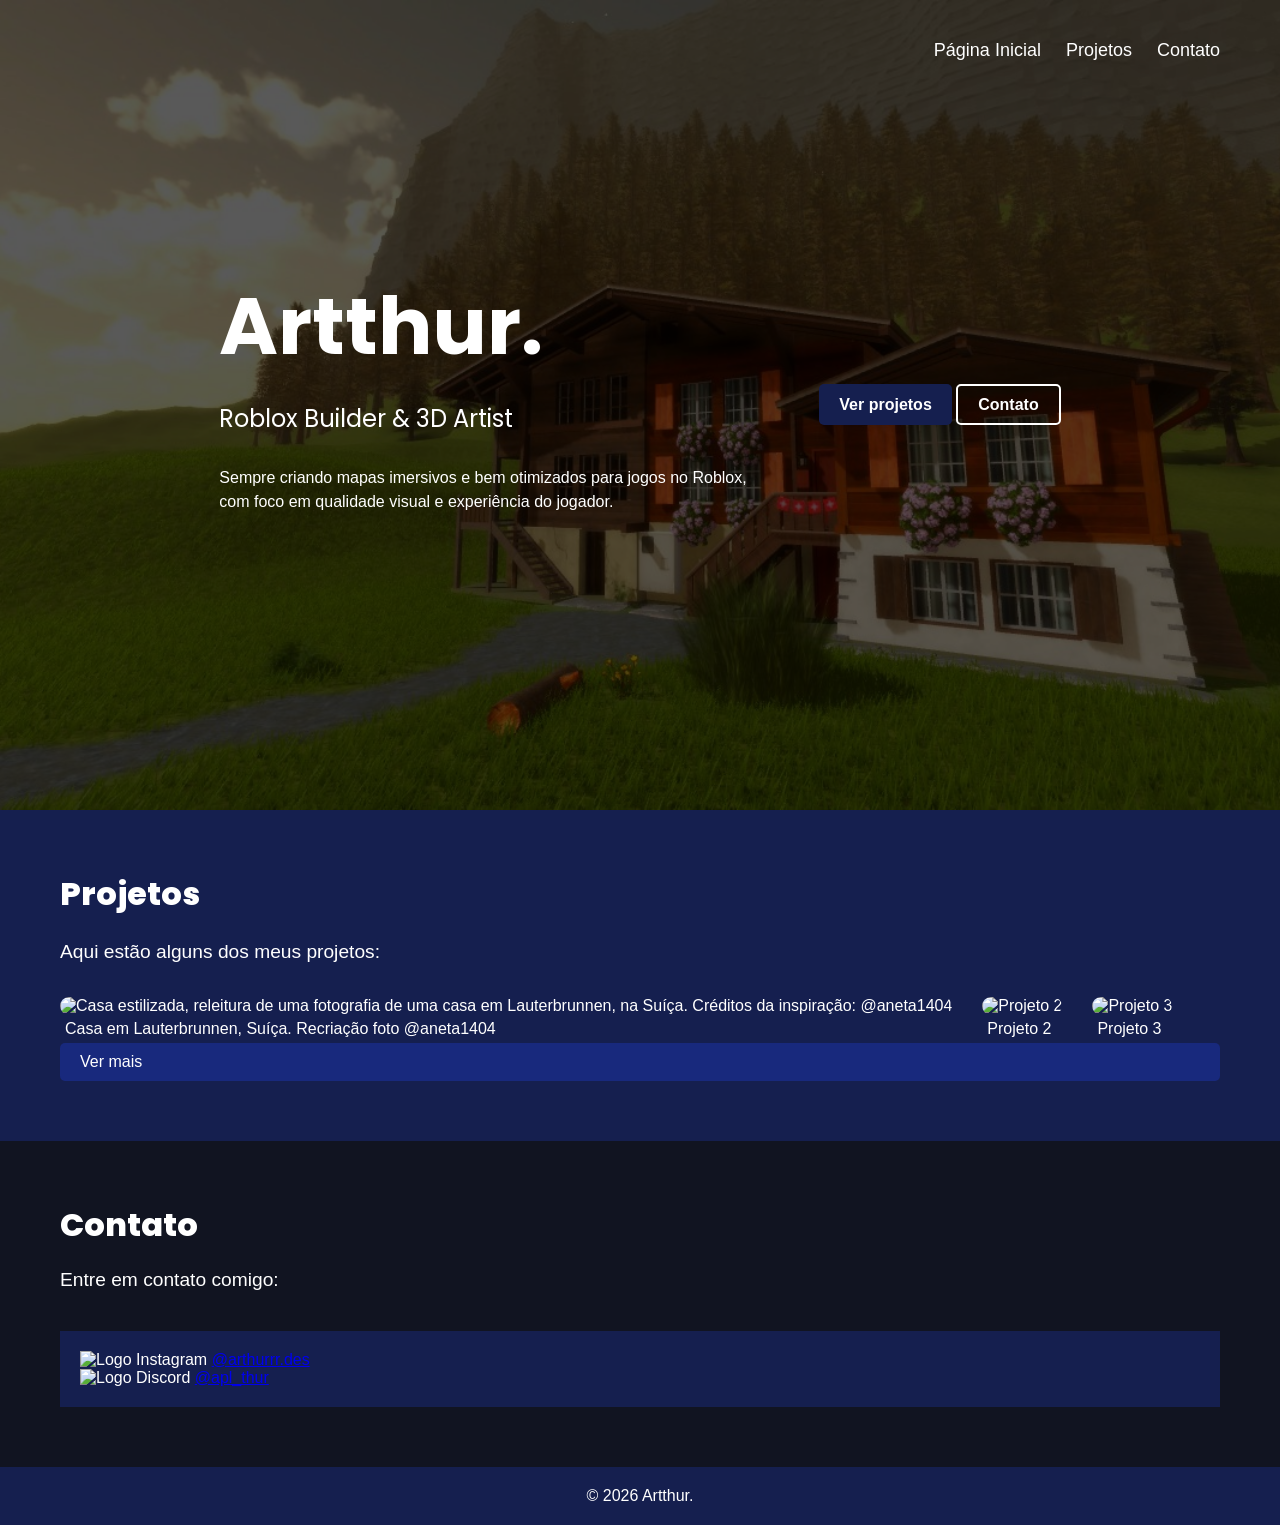
==== index.html @ 6bffd26b "Atualização geral" ====
<!doctype html>
<html lang="pt-BR">

    <head>
        <meta name="viewport" content="width=device-width, initial-scale=1.0">
        <meta charset="UTF-8">
        <title>Artthur | BlackForge Studio</title>
        <link rel="stylesheet" href="CSSs/base-site.css">
        <link rel="stylesheet" href="CSSs/homepg-arthur.css">
        <link href="https://fonts.googleapis.com/css2?family=Poppins:wght@300;400;600&display=swap" rel="stylesheet">
    </head>
    
    <body>
        <header>
            <nav>
                <a href="#home">Página Inicial</a>
                <a href="projectspg-arthur.html">Projetos</a>
                <a href="#contact">Contato</a>
            </nav>
        </header>
        
        <main>
            
            <section id="home" class="hero">

                <div class="hero-overlay"></div>

                <div class="hero-content">
                    <div class="hero-text"></div>
                        <h1>Artthur.</h1>
                        <h3>Roblox Builder & 3D Artist</h3>

                    <p>Sempre criando mapas imersivos e bem otimizados para jogos no Roblox, com foco em qualidade visual e experiência do jogador.</p>
                    </div>

                    <div class="hero-buttons">
                        <a href="#projects" class="btn">Ver projetos</a>
                        <a href="#contact" class="btn-secondary">Contato</a>
                    </div>
                </div>

            </section>

            <section id="projects" class="projects">
                <div class="projects-text">
                    <h2>Projetos</h2>
                    <p>Aqui estão alguns dos meus projetos:</p>
                </div>

                <div class="project-blocks">
                    <div class="project-item">
                        <figure>
                            <img src="https://media-cdn.tripadvisor.com/media/photo-s/19/df/fa/05/quem-queria-morar-nessas.jpg" alt="Casa estilizada, releitura de uma fotografia de uma casa em Lauterbrunnen, na Suíça. Créditos da inspiração: @aneta1404">
                            <figcaption>Casa em Lauterbrunnen, Suíça. Recriação foto @aneta1404</figcaption>
                        </figure>
                    </div>

                    <div class="project-item">
                        <figure>
                            <img src="#project2" alt="Projeto 2">
                            <figcaption>Projeto 2</figcaption>
                        </figure>
                    </div>

                    <div class="project-item">
                        <figure>
                            <img src="#project3" alt="Projeto 3">
                            <figcaption>Projeto 3</figcaption>
                        </figure>
                    </div>

                </div>

                <div class="see-more-btn">
                    <a href="projectspg-arthur.html" class="text-btn-see-more">Ver mais</a>
                </div>
            </section>

            <section id="contact" class="contact">

                <div class="contact-content">
                    <div class="contact-text">
                        <h2>Contato</h2>
                        <p>Entre em contato comigo:</p>
                    </div>

                    <div class="contact-buttons">
                        <div class="contact-block">
                            <img src="https://images.vexels.com/media/users/3/137198/isolated/preview/07f0d7b69ef071571e4ada2f4d6a053a-icone-do-instagram-colorido.png" alt="Logo Instagram">
                            <a href="https://www.instagram.com/artthur.des" class="ctt-btn1">@arthurrr.des</a>
                        </div>

                        <div class="contact-block">
                            <img src="https://static.vecteezy.com/system/resources/thumbnails/018/930/718/small_2x/discord-logo-discord-icon-transparent-free-png.png" alt="Logo Discord">
                            <a href="https://www.discord.com" class="ctt-btn2">@apl_thur</a>
                        </div>
                    </div>
                </div>
                
            </section>
        </main>

        <footer>
            <p>© 2026 Artthur.</p>
        </footer>
    </body>
    
</html>
---- CSSs/base-site.css ----
* {
    margin: 0;
    padding: 0;
    box-sizing: border-box;
}

html {
    scroll-behavior: smooth;
}

body {
    font-family: 'Arial', sans-serif;
    background-color: #151f4f;
}

header {
    position: absolute;
    width: 100%;
    padding: 40px 60px;
    z-index: 10;
}

nav {
    display: flex;
    justify-content: flex-end;
    gap: 25px;
}

nav a {
    text-decoration: none;
    color: white;
    font-size: 18px;

    position: relative;
    transition: 0.3s;
}

nav a::after {
    content: "";
    position: absolute;
    left: 0;
    bottom: -5px;

    width: 0%;
    height: 2px;
    background-color: white;
    transition: 0.3s;
}

nav a:hover::after {
    width: 100%;
}
---- CSSs/homepg-arthur.css ----
.hero {
    height: 90vh;

    background-image: url('../Images/imagem-casa-lauterbrunnen.jpg');
    background-size: cover;
    background-position: center;
    background-repeat: no-repeat;

    position: relative;
    justify-content: center;
    display: flex;
    align-items: center;
}

.hero-overlay {
    position: absolute;
    top: 0;
    left: 0;
    width: 100%;
    height: 100%;
    background-color: rgba(0, 0, 0, 0.65);
}

.hero-content {
    position: relative;
    color: white;
    max-width: 600px;
    padding: 20px;
}

.hero-content h1 {
    font-family: 'Poppins', sans-serif;
    font-size: 5rem;
    margin-bottom: 15px;
    font-weight: bold;
}

.hero-content h3 {
    font-family: 'Poppins', sans-serif;
    font-size: 1.5rem;
    margin-bottom: 30px;
    font-weight: normal;
}

.hero-content p {
    font-size: 1rem;
    margin-bottom: 30px;
    line-height: 1.5;
}

.hero-buttons {
    position: relative;
    gap: 20px;
    justify-content: center;
    z-index: 5;
    padding: 20px;
    transition: 0,3s;
}


.btn {
    padding: 12px 20px;
    background-color: #151F4F;
    color: white;
    text-decoration: none;
    border-radius: 5px;
    font-weight: bold;
}

.btn:hover {
    background-color: #18297D;
}

.btn-secondary {
    padding: 10px 20px;
    color: white;
    background-color: transparent;
    text-decoration: none;
    border: 2px solid white;
    border-radius: 5px;
    font-weight: bold;
}

.btn-secondary:hover {
    background-color: white;
    color: black;
}

.projects {
    padding: 60px 60px;
    color: white;
}

.projects-text h2 {
    font-family: 'Poppins', sans-serif;
    font-size: 2rem;
    margin-bottom: 20px;
    font-weight: 800;
}

.projects-text p {
    font-size: 1.2rem;
    margin-bottom: 30px;
    line-height: 1.5;
}

.project-blocks {
    display: flex;
    gap: 30px;
}

.project-item img {
    height: auto;
    border-radius: 1rem;
}

.project-item figcaption {
    font-size: 1rem;
    padding: 5px;
}

.see-more-btn {
    background-color: #18297D;
    border-radius: 5px;
    padding: 10px 20px;
}

.see-more-btn a {
    color: white;
    text-decoration: none;
}

.contact {
    background-color: #111421;
    padding: 60px;
    color: white;
}

.contact-text h2 {
    font-family: 'Poppins', sans-serif;
    font-size: 2rem;
    margin-bottom: 20px;
    font-weight: 800;
}

.contact-text p {
    font-size: 1.2rem;
    margin-bottom: 40px;
}

.contact-buttons {
    background-color: #151F4F;
    gap: 20px;
    justify-content: center;
    padding: 20px;
}

.contanct-block img {
    max-width: 50px;
}

footer {
    text-align: center;
    padding: 20px;
    background-color: #151F4F;
    color: white;
}
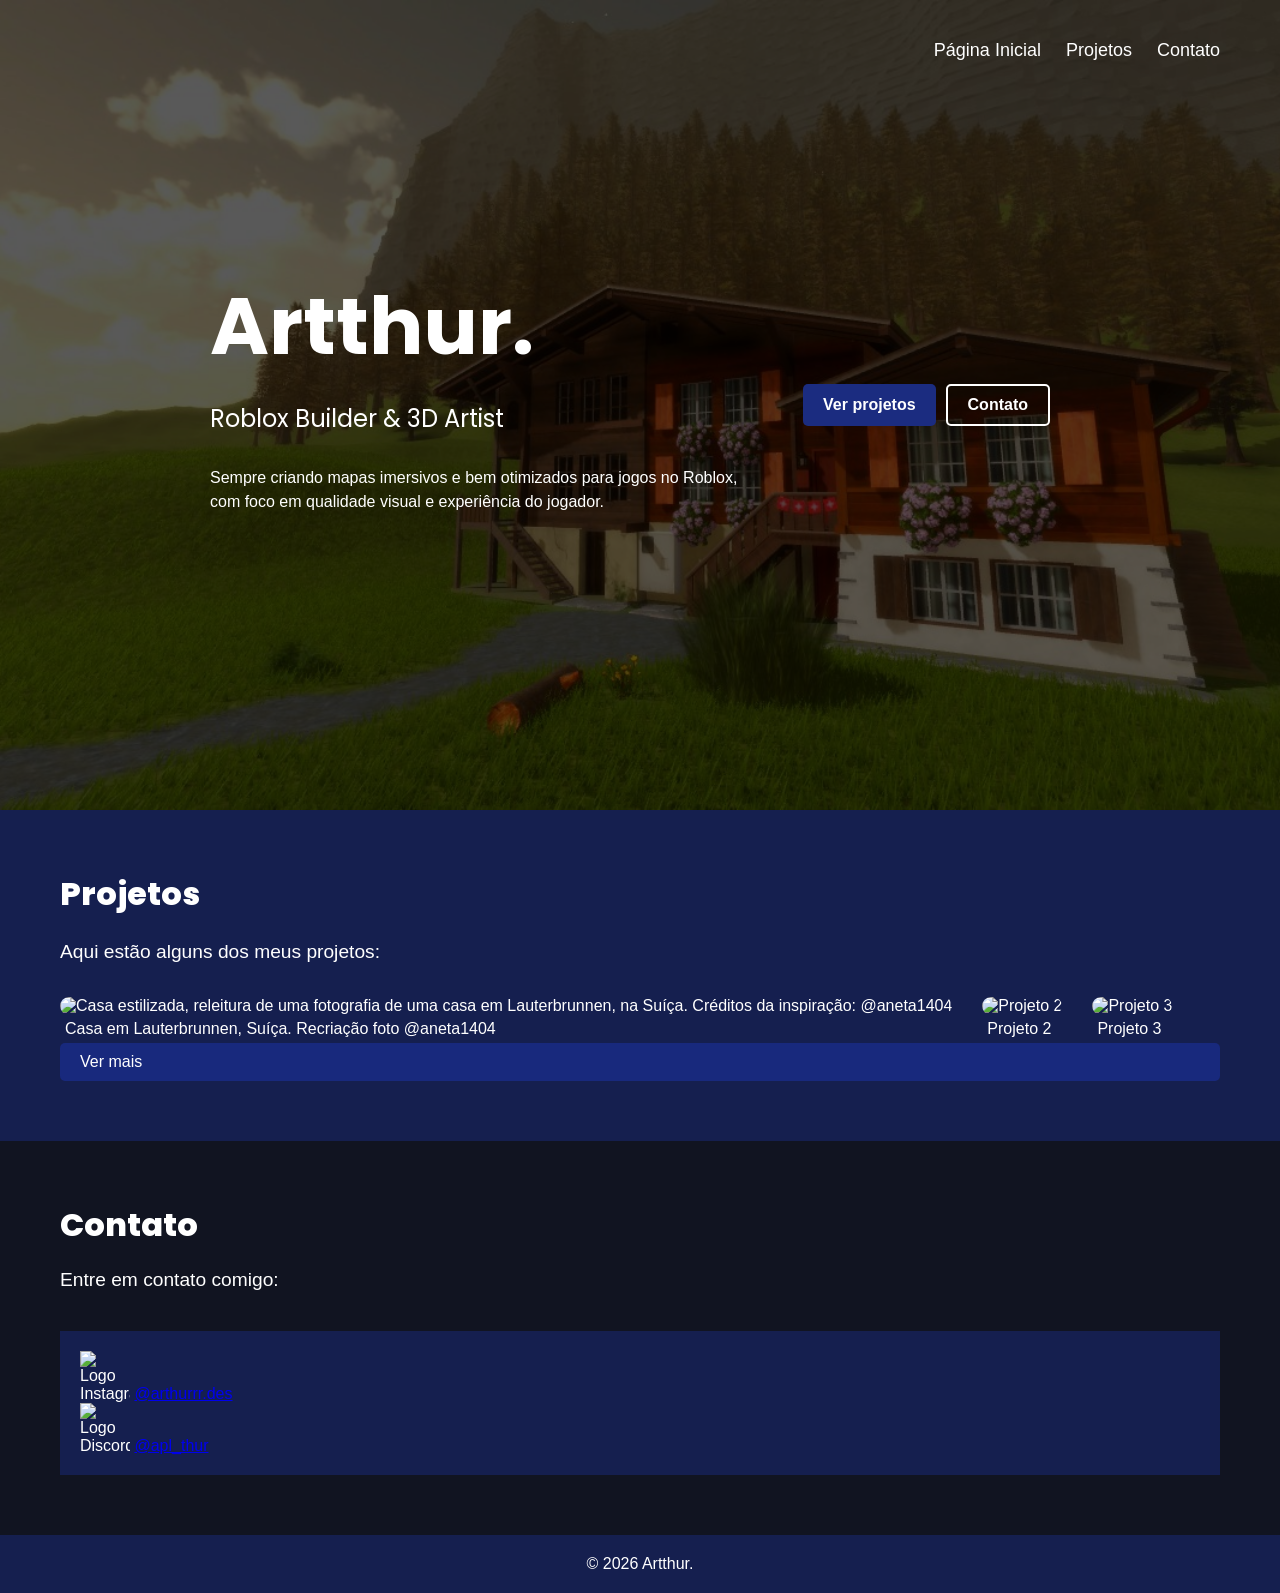
==== commit 75ce4dce: "Correção do layout do hero, agora funcionando perfeitamente" ====
--- a/index.html
+++ b/index.html
@@ -26,11 +26,10 @@
                 <div class="hero-overlay"></div>
 
                 <div class="hero-content">
-                    <div class="hero-text"></div>
+                    <div class="hero-text">
                         <h1>Artthur.</h1>
                         <h3>Roblox Builder & 3D Artist</h3>
-
-                    <p>Sempre criando mapas imersivos e bem otimizados para jogos no Roblox, com foco em qualidade visual e experiência do jogador.</p>
+                        <p>Sempre criando mapas imersivos e bem otimizados para jogos no Roblox, com foco em qualidade visual e experiência do jogador.</p>
                     </div>
 
                     <div class="hero-buttons">
--- a/CSSs/homepg-arthur.css
+++ b/CSSs/homepg-arthur.css
@@ -24,8 +24,11 @@
 .hero-content {
     position: relative;
     color: white;
-    max-width: 600px;
+    max-width: 900px;
     padding: 20px;
+    display: flex;
+    align-items: center;
+    gap: 40px;
 }
 
 .hero-content h1 {
@@ -50,17 +53,20 @@
 
 .hero-buttons {
     position: relative;
-    gap: 20px;
+    display: flex;
+    gap: 10px;
     justify-content: center;
+    align-items: center;
+    flex-shrink: 0;
     z-index: 5;
     padding: 20px;
-    transition: 0,3s;
+    transition: 0.3s;
 }
 
 
 .btn {
     padding: 12px 20px;
-    background-color: #151F4F;
+    background-color: #1b2c80;
     color: white;
     text-decoration: none;
     border-radius: 5px;
@@ -68,7 +74,7 @@
 }
 
 .btn:hover {
-    background-color: #18297D;
+    background-color: #2a41b3;
 }
 
 .btn-secondary {
@@ -155,7 +161,7 @@
     padding: 20px;
 }
 
-.contanct-block img {
+.contact-block img {
     max-width: 50px;
 }
 
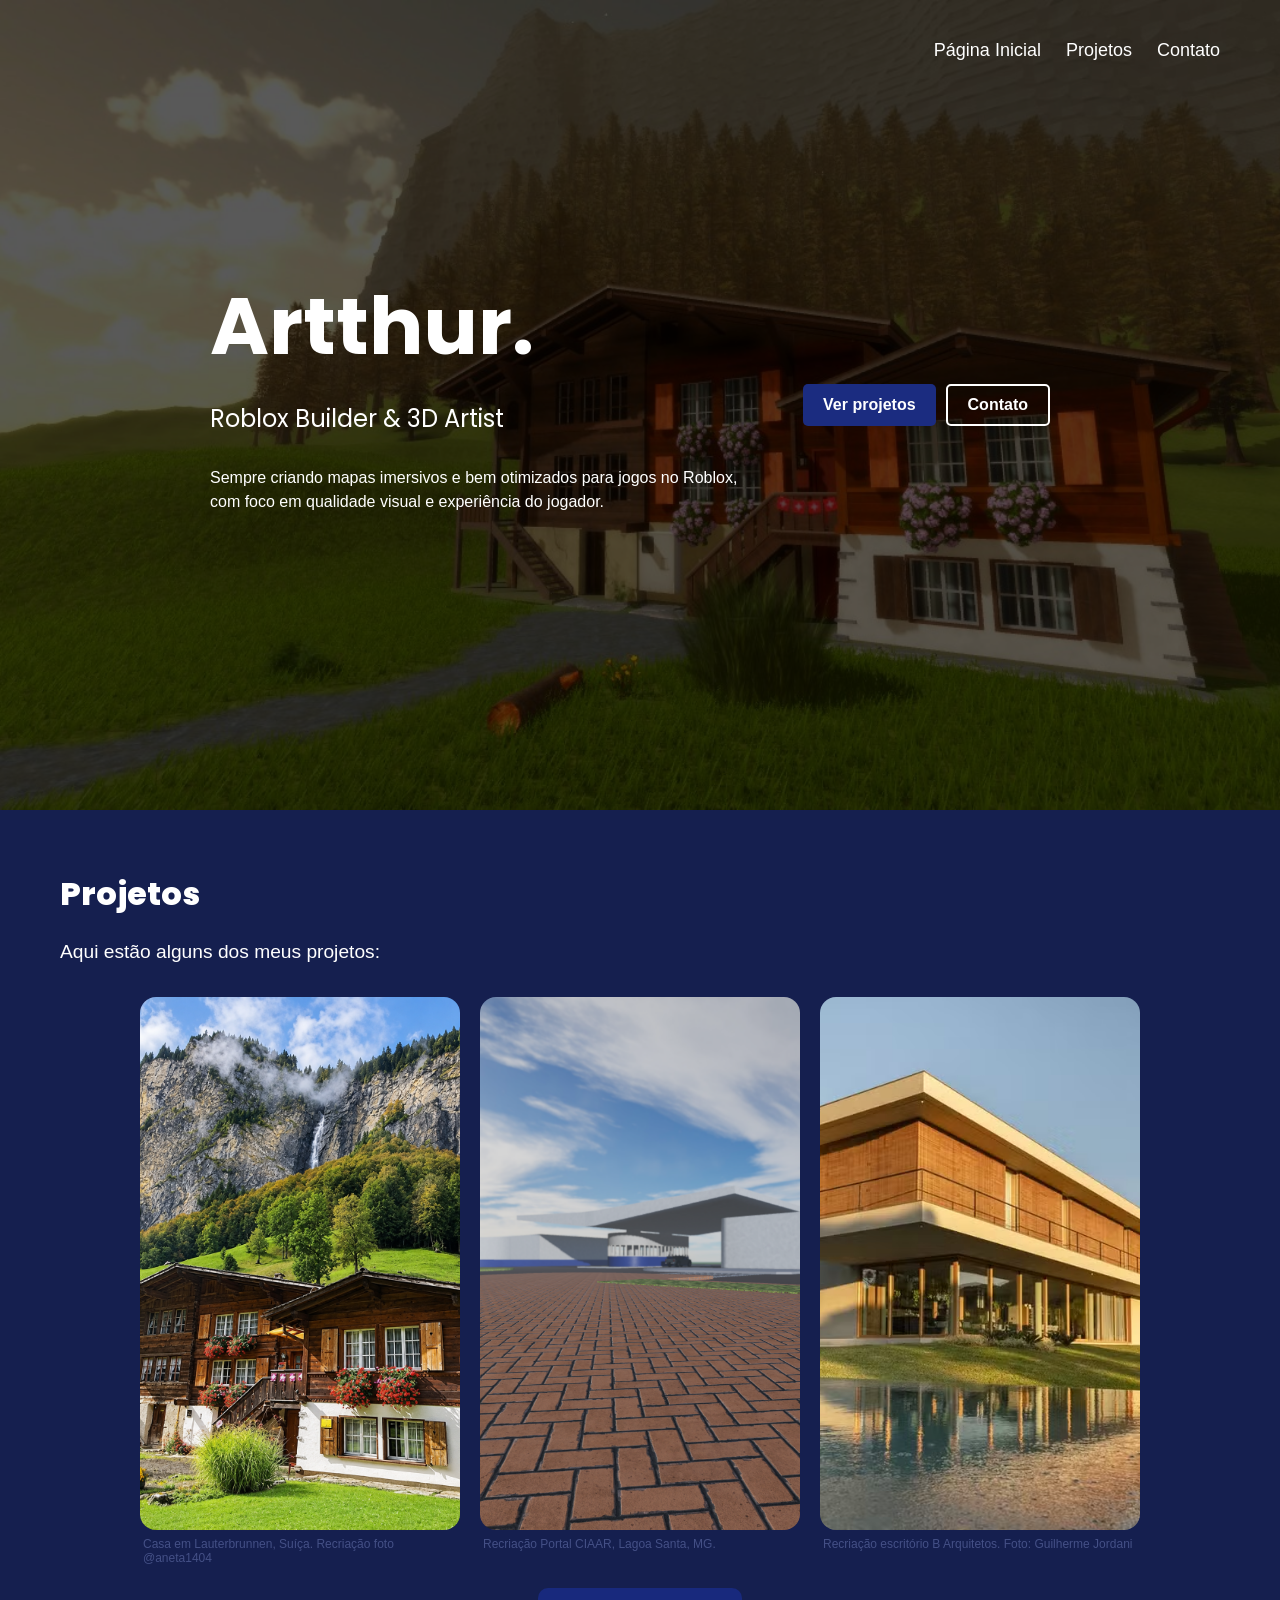
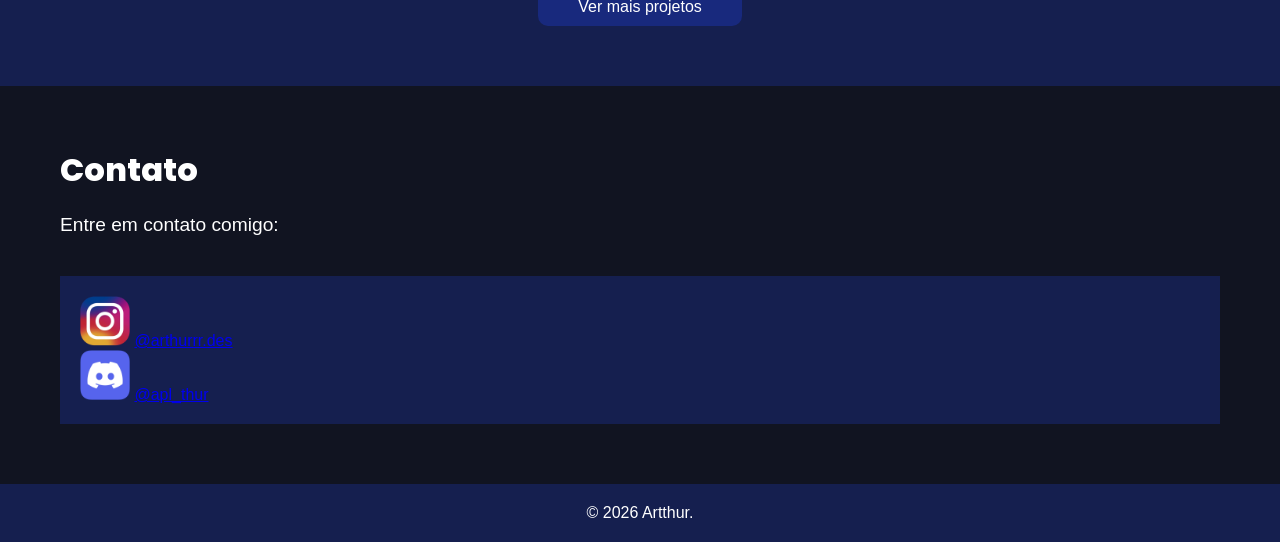
==== commit 0a887131: "Desenvolvimento da seção projetos" ====
--- a/index.html
+++ b/index.html
@@ -49,29 +49,29 @@
                 <div class="project-blocks">
                     <div class="project-item">
                         <figure>
-                            <img src="https://media-cdn.tripadvisor.com/media/photo-s/19/df/fa/05/quem-queria-morar-nessas.jpg" alt="Casa estilizada, releitura de uma fotografia de uma casa em Lauterbrunnen, na Suíça. Créditos da inspiração: @aneta1404">
+                            <img src="Images/casa-lauterbrunnen-aneta1404.png" alt="Casa estilizada, releitura de uma fotografia de uma casa em Lauterbrunnen, na Suíça. Créditos da inspiração: @aneta1404">
                             <figcaption>Casa em Lauterbrunnen, Suíça. Recriação foto @aneta1404</figcaption>
                         </figure>
                     </div>
 
                     <div class="project-item">
                         <figure>
-                            <img src="#project2" alt="Projeto 2">
-                            <figcaption>Projeto 2</figcaption>
+                            <img src="Images/CIAAR-foto-roblox1.png" alt="Projeto 2">
+                            <figcaption>Recriação Portal CIAAR, Lagoa Santa, MG.</figcaption>
                         </figure>
                     </div>
 
                     <div class="project-item">
                         <figure>
-                            <img src="#project3" alt="Projeto 3">
-                            <figcaption>Projeto 3</figcaption>
+                            <img src="Images/7-casa-de-campo.avif" alt="Projeto 3">
+                            <figcaption>Recriação escritório B Arquitetos. Foto: Guilherme Jordani</figcaption>
                         </figure>
                     </div>
 
                 </div>
 
                 <div class="see-more-btn">
-                    <a href="projectspg-arthur.html" class="text-btn-see-more">Ver mais</a>
+                    <a href="projectspg-arthur.html" class="text-btn-see-more">Ver mais projetos</a>
                 </div>
             </section>
 
@@ -85,12 +85,12 @@
 
                     <div class="contact-buttons">
                         <div class="contact-block">
-                            <img src="https://images.vexels.com/media/users/3/137198/isolated/preview/07f0d7b69ef071571e4ada2f4d6a053a-icone-do-instagram-colorido.png" alt="Logo Instagram">
+                            <img src="Images/logo-instagram-patterned.webp" alt="Logo Instagram">
                             <a href="https://www.instagram.com/artthur.des" class="ctt-btn1">@arthurrr.des</a>
                         </div>
 
                         <div class="contact-block">
-                            <img src="https://static.vecteezy.com/system/resources/thumbnails/018/930/718/small_2x/discord-logo-discord-icon-transparent-free-png.png" alt="Logo Discord">
+                            <img src="Images/logo-discord-patterned.webp" alt="Logo Discord">
                             <a href="https://www.discord.com" class="ctt-btn2">@apl_thur</a>
                         </div>
                     </div>
--- a/CSSs/base-site.css
+++ b/CSSs/base-site.css
@@ -50,3 +50,10 @@
 nav a:hover::after {
     width: 100%;
 }
+
+footer {
+    text-align: center;
+    padding: 20px;
+    background-color: #151F4F;
+    color: white;
+}
--- a/CSSs/homepg-arthur.css
+++ b/CSSs/homepg-arthur.css
@@ -1,11 +1,9 @@
 .hero {
     height: 90vh;
-
     background-image: url('../Images/imagem-casa-lauterbrunnen.jpg');
     background-size: cover;
     background-position: center;
     background-repeat: no-repeat;
-
     position: relative;
     justify-content: center;
     display: flex;
@@ -63,7 +61,6 @@
     transition: 0.3s;
 }
 
-
 .btn {
     padding: 12px 20px;
     background-color: #1b2c80;
@@ -112,28 +109,43 @@
 
 .project-blocks {
     display: flex;
-    gap: 30px;
+    gap: 20px;
+    justify-content: center;
+}
+
+.project-item {
+    width: 100%;
+    max-width: 320px;
 }
 
 .project-item img {
-    height: auto;
+    width: 100%;
+    aspect-ratio: 3 / 5;
+    object-fit: cover;
     border-radius: 1rem;
 }
 
 .project-item figcaption {
-    font-size: 1rem;
-    padding: 5px;
+    font-size: 12px;
+    margin:3px;
+    color:#abbdff50;
 }
 
 .see-more-btn {
     background-color: #18297D;
-    border-radius: 5px;
-    padding: 10px 20px;
+    border-radius: 10px;
+    padding: 10px 40px;
+    width: fit-content;
+    margin:20px auto 0;
 }
 
 .see-more-btn a {
     color: white;
     text-decoration: none;
+}
+
+.see-more-btn:hover {
+    background-color: #2a41b3;
 }
 
 .contact {
@@ -163,11 +175,4 @@
 
 .contact-block img {
     max-width: 50px;
-}
-
-footer {
-    text-align: center;
-    padding: 20px;
-    background-color: #151F4F;
-    color: white;
 }
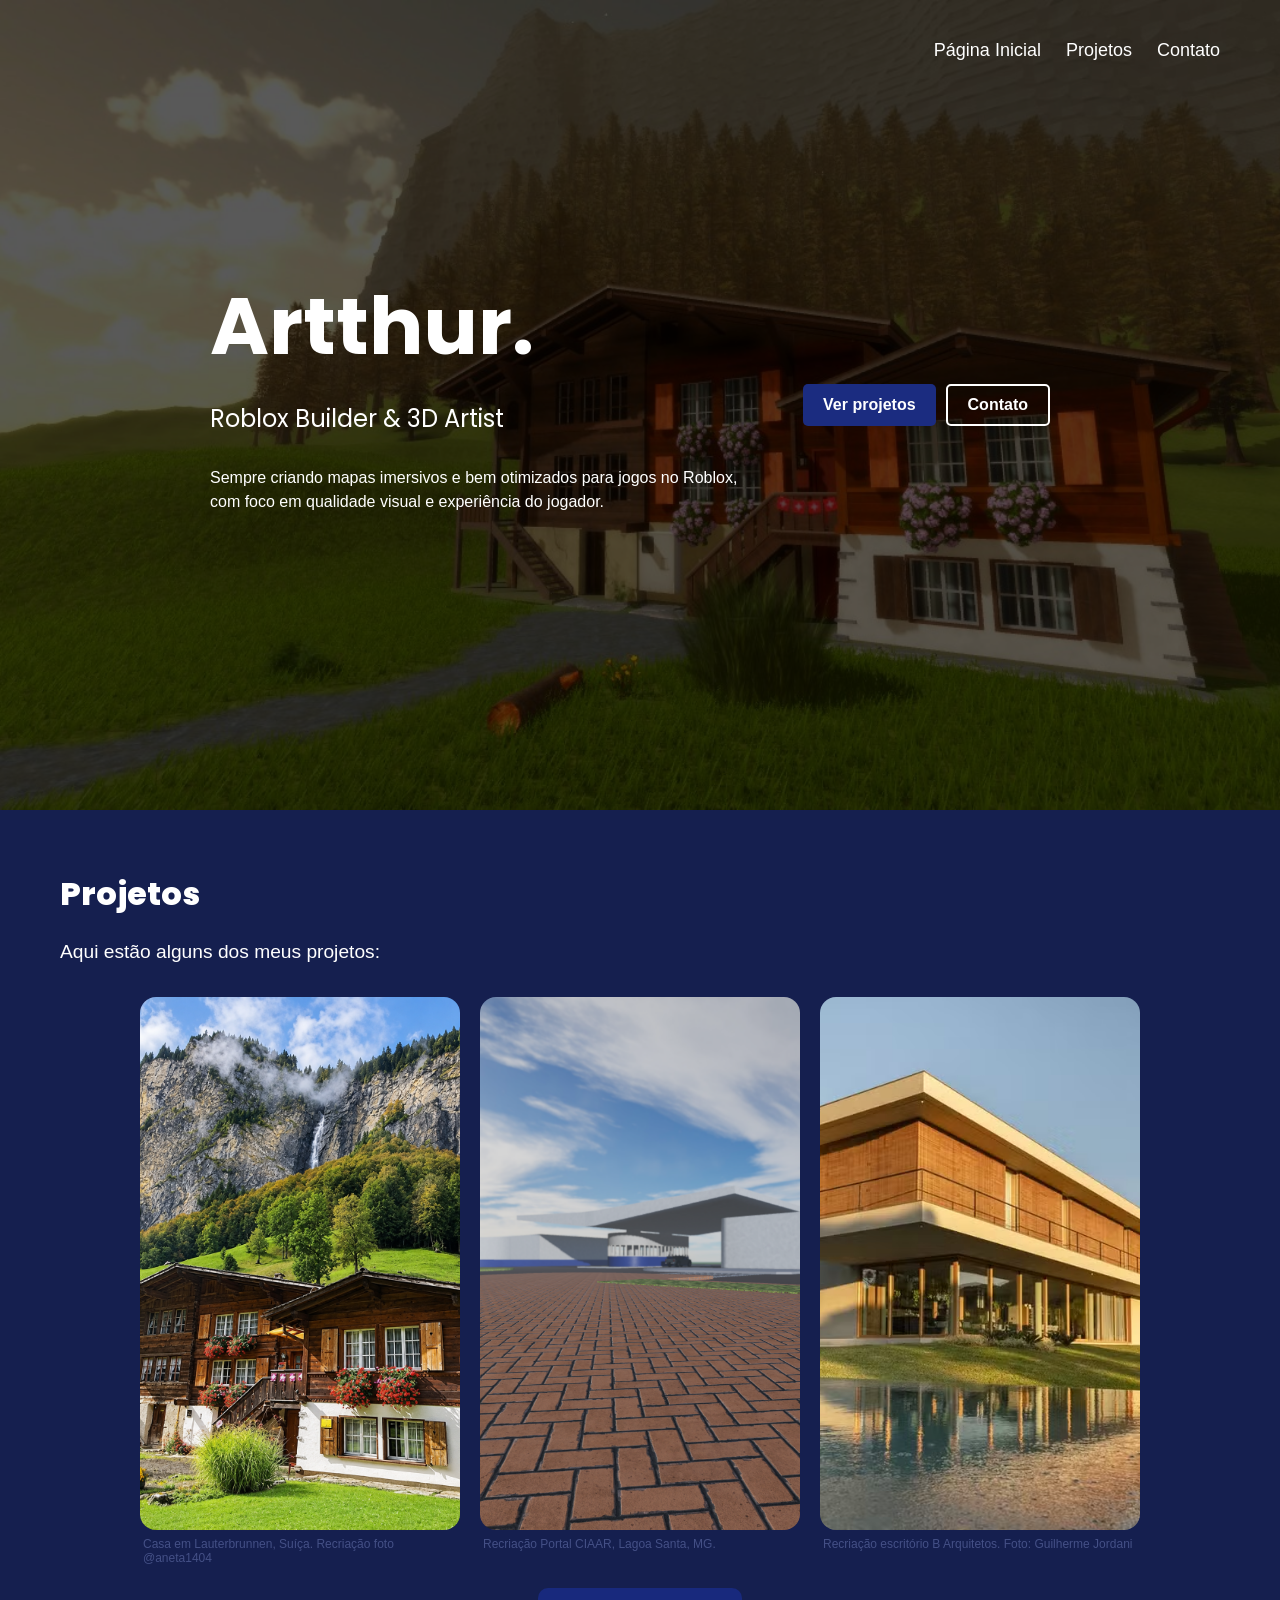
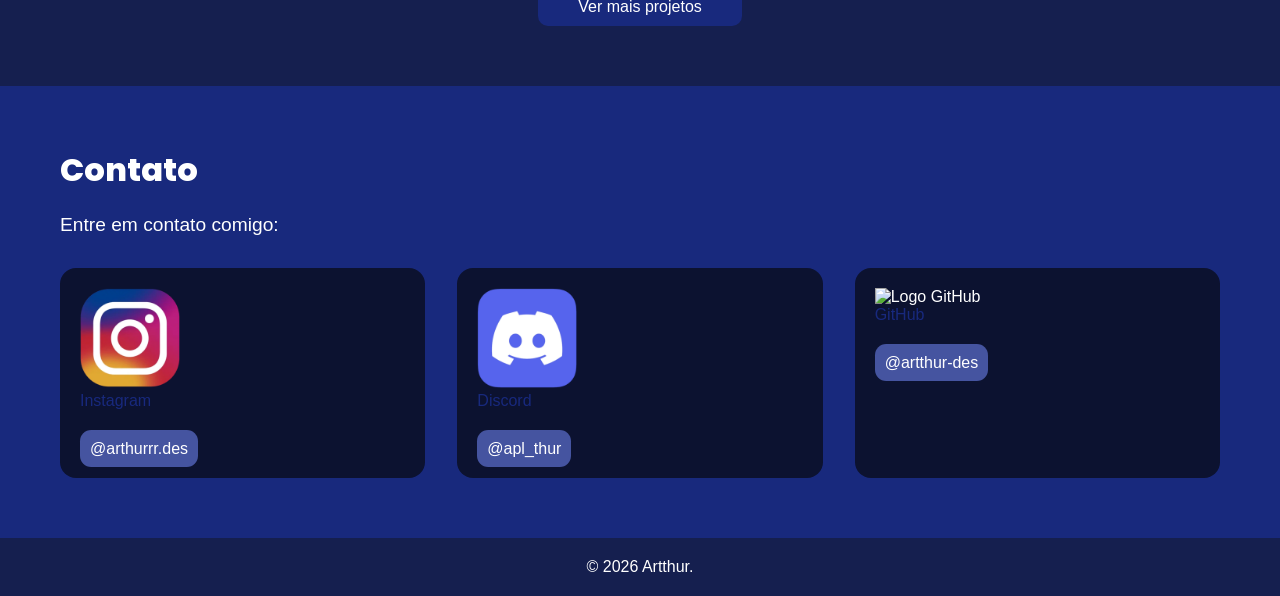
==== commit 65864cf8: "Aprimoramento da seção contato" ====
--- a/index.html
+++ b/index.html
@@ -83,15 +83,23 @@
                         <p>Entre em contato comigo:</p>
                     </div>
 
-                    <div class="contact-buttons">
+                    <div class="contact-cards">
                         <div class="contact-block">
                             <img src="Images/logo-instagram-patterned.webp" alt="Logo Instagram">
+                            <figcaption>Instagram</figcaption>
                             <a href="https://www.instagram.com/artthur.des" class="ctt-btn1">@arthurrr.des</a>
                         </div>
 
                         <div class="contact-block">
                             <img src="Images/logo-discord-patterned.webp" alt="Logo Discord">
+                            <figcaption>Discord</figcaption>
                             <a href="https://www.discord.com" class="ctt-btn2">@apl_thur</a>
+                        </div>
+
+                        <div class="contact-block">
+                            <img src="Images/logo-github-patterned.webp" alt="Logo GitHub">
+                            <figcaption>GitHub</figcaption>
+                            <a href="https://www.github.com" class="ctt-btn3">@artthur-des</a>
                         </div>
                     </div>
                 </div>
--- a/CSSs/homepg-arthur.css
+++ b/CSSs/homepg-arthur.css
@@ -149,7 +149,7 @@
 }
 
 .contact {
-    background-color: #111421;
+    background-color: #18297D;
     padding: 60px;
     color: white;
 }
@@ -163,16 +163,35 @@
 
 .contact-text p {
     font-size: 1.2rem;
-    margin-bottom: 40px;
+    margin-bottom: 2rem;
 }
 
-.contact-buttons {
-    background-color: #151F4F;
-    gap: 20px;
+.contact-cards {
+    display: flex;
+    gap: 2rem;
     justify-content: center;
+}
+
+.contact-block {
+    width: 100%;
     padding: 20px;
+    border-radius: 1rem;
+    background-color: #0c1230;
 }
 
 .contact-block img {
-    max-width: 50px;
+    width: 100px;
+}
+
+.contact-block figcaption {
+    color: #18297D;
+    margin-bottom: 30px;
+}
+
+.contact-block a {
+    padding: 10px;
+    background-color: #4554a0;
+    border-radius: 0.7rem;
+    text-decoration: none;
+    color: white;
 }
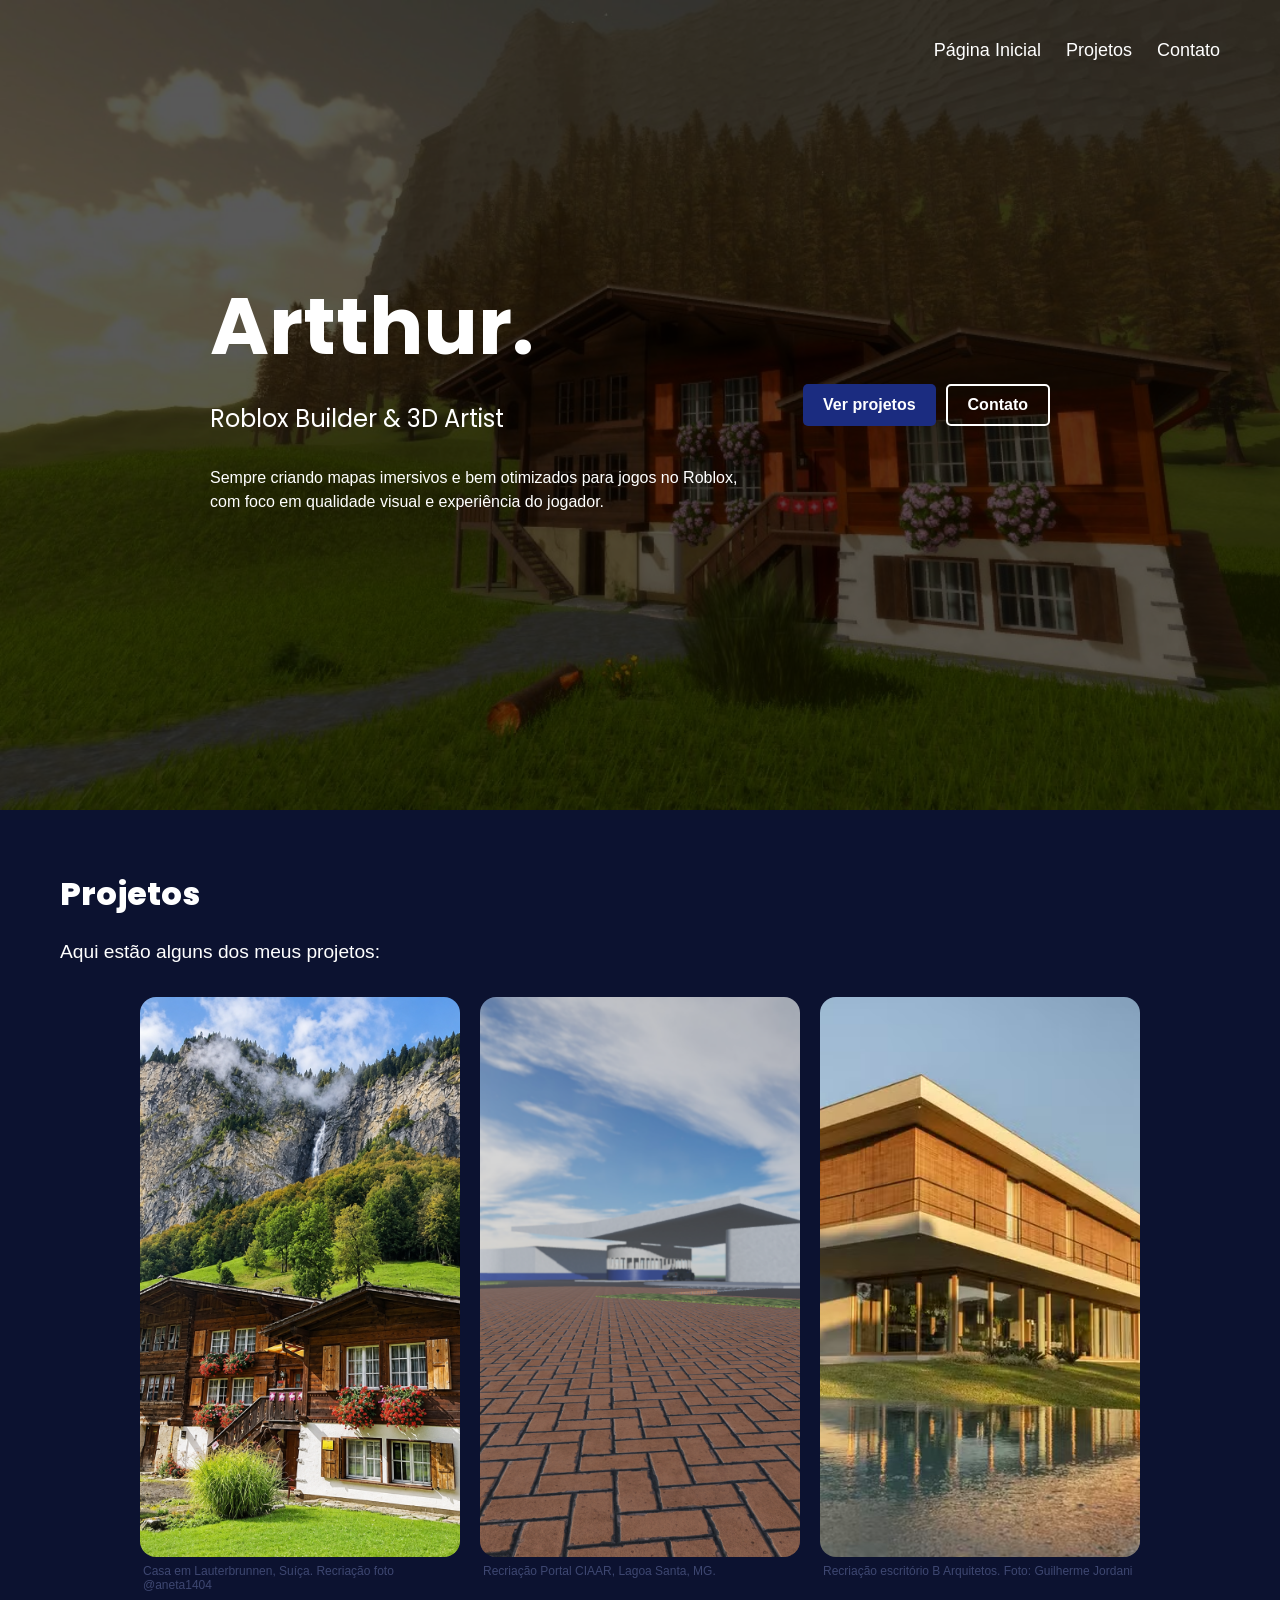
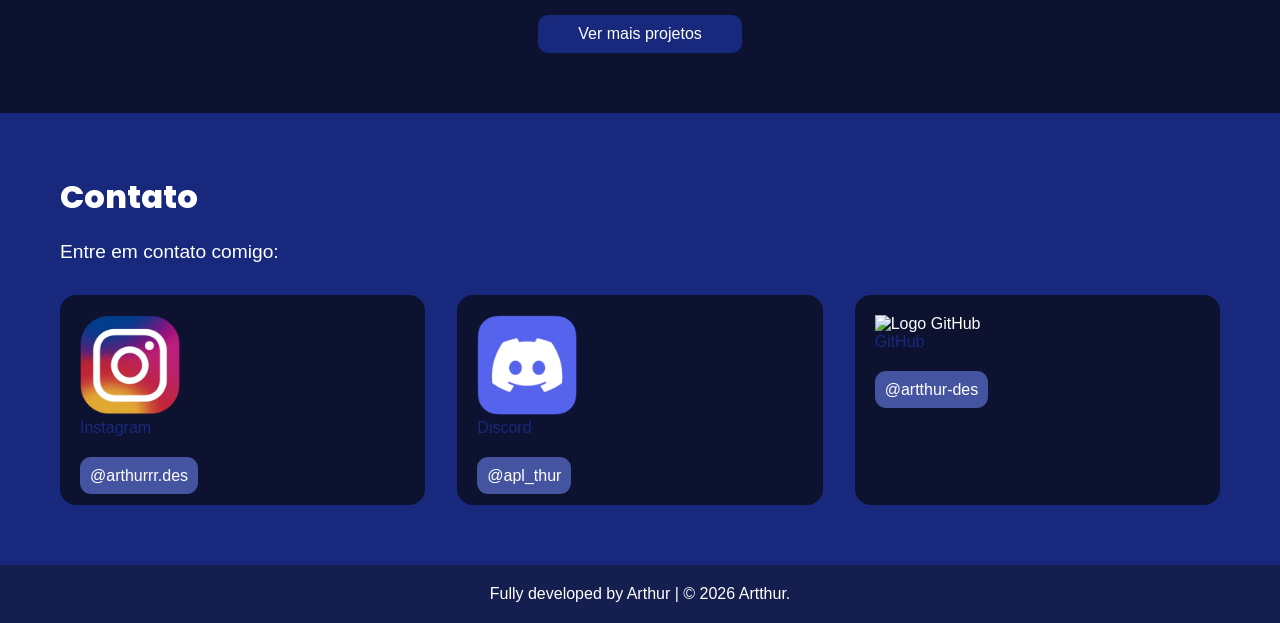
==== commit ecb96a92: "Atualização footer" ====
--- a/index.html
+++ b/index.html
@@ -108,7 +108,7 @@
         </main>
 
         <footer>
-            <p>© 2026 Artthur.</p>
+            <p>Fully developed by Arthur | © 2026 Artthur.</p>
         </footer>
     </body>
     
--- a/CSSs/homepg-arthur.css
+++ b/CSSs/homepg-arthur.css
@@ -92,6 +92,7 @@
 .projects {
     padding: 60px 60px;
     color: white;
+    background-color: #0c1230;
 }
 
 .projects-text h2 {
@@ -120,7 +121,7 @@
 
 .project-item img {
     width: 100%;
-    aspect-ratio: 3 / 5;
+    aspect-ratio: 4 / 7;
     object-fit: cover;
     border-radius: 1rem;
 }
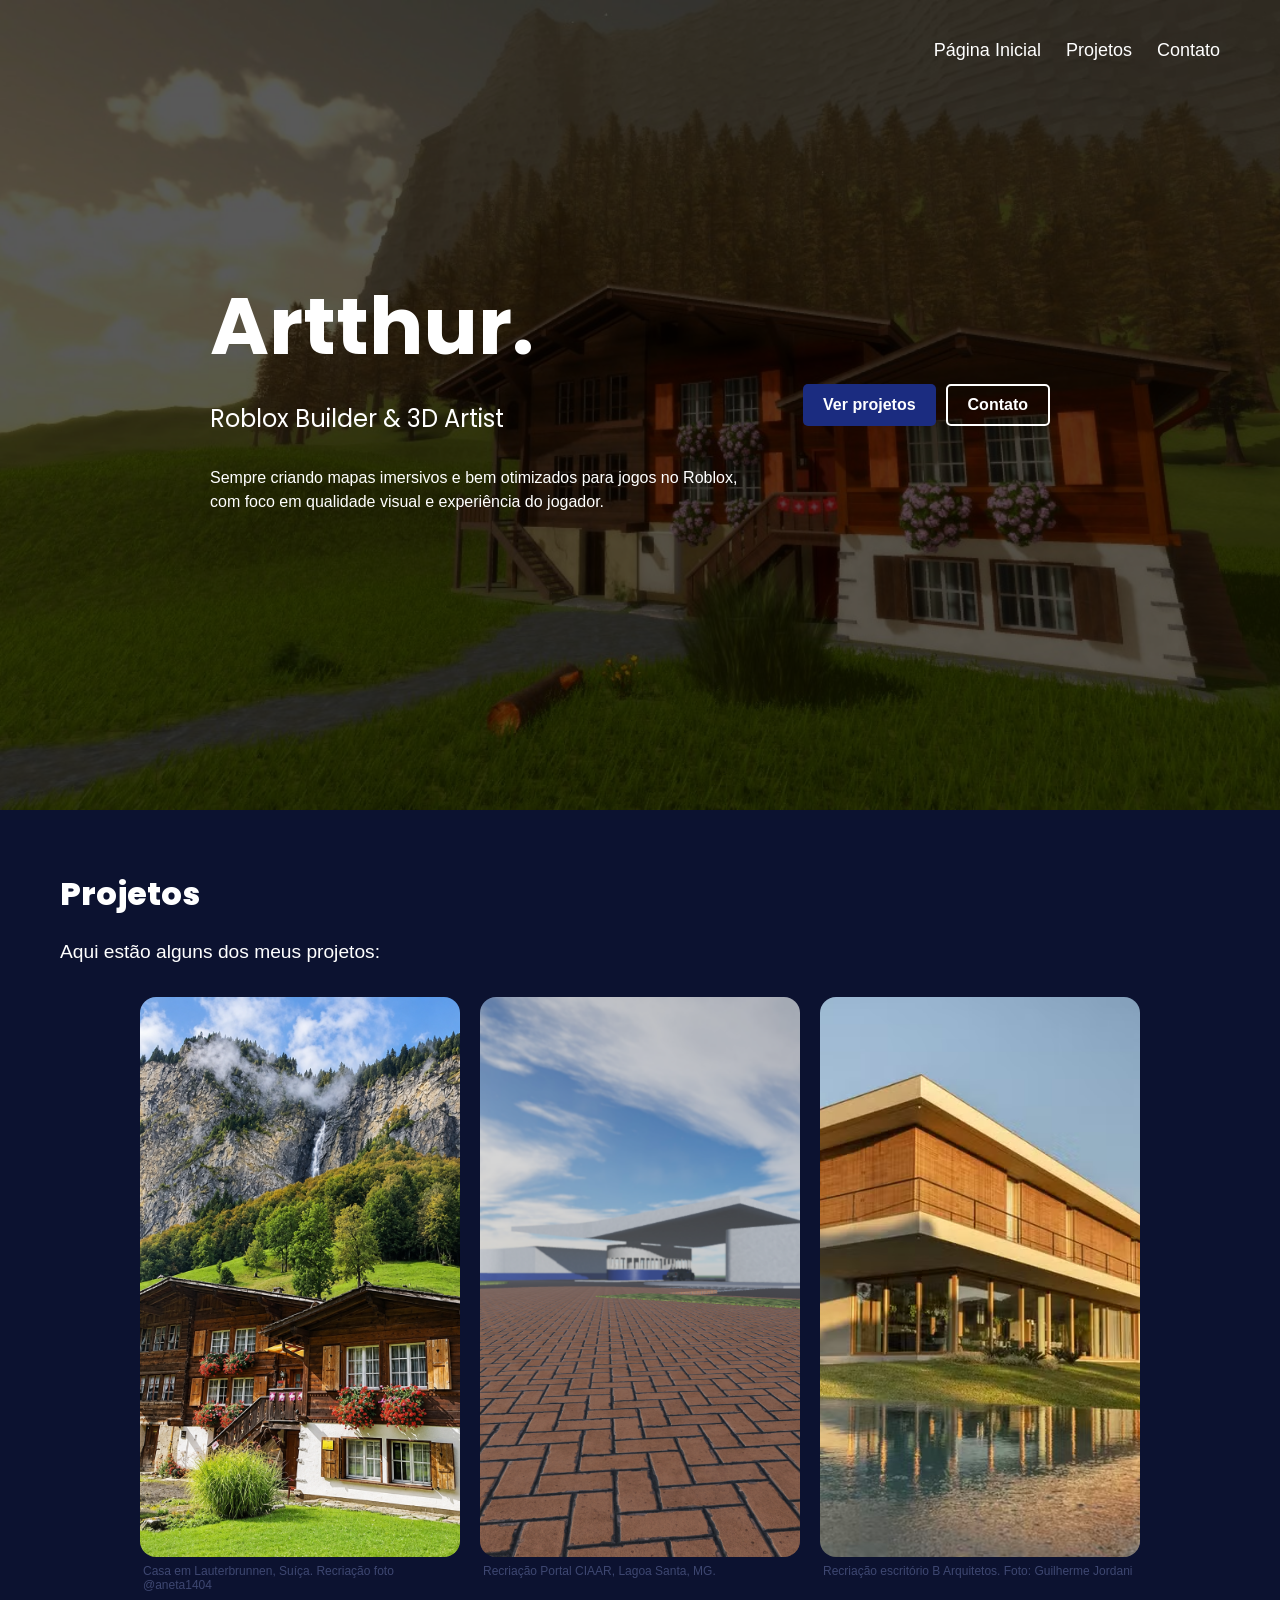
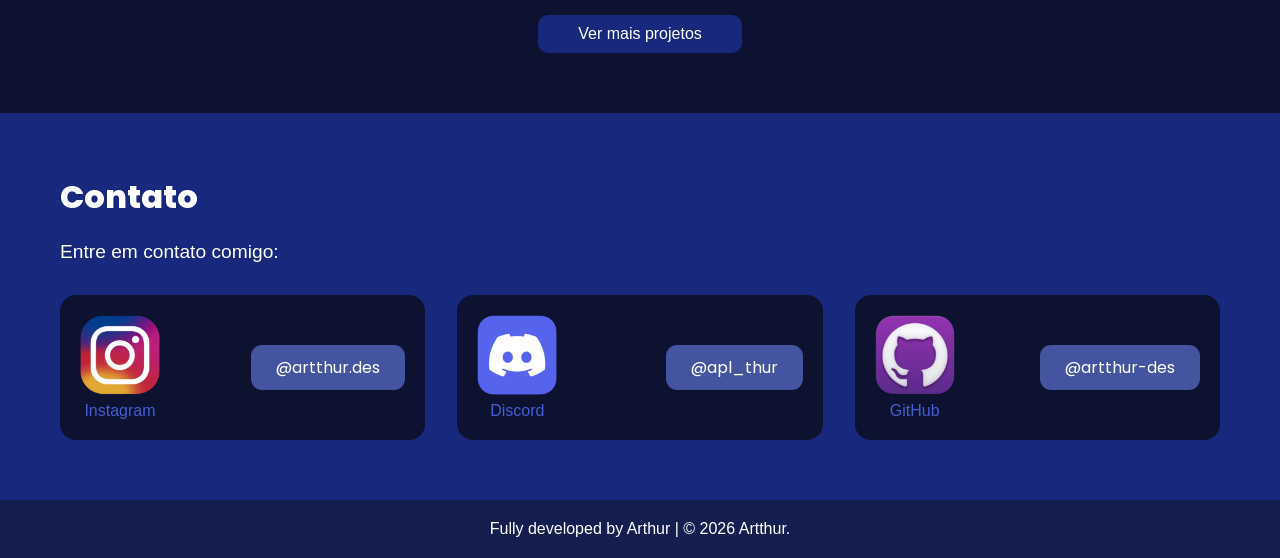
==== commit 6a44f8c4: "Aprimoramento da seção contato na página inicial" ====
--- a/index.html
+++ b/index.html
@@ -85,21 +85,27 @@
 
                     <div class="contact-cards">
                         <div class="contact-block">
+                            <figure class="logo-n-name">
                             <img src="Images/logo-instagram-patterned.webp" alt="Logo Instagram">
                             <figcaption>Instagram</figcaption>
-                            <a href="https://www.instagram.com/artthur.des" class="ctt-btn1">@arthurrr.des</a>
+                            </figure>
+                            <a href="https://www.instagram.com/artthur.des" target="_blank">@artthur.des</a>
                         </div>
 
                         <div class="contact-block">
+                            <figure class="logo-n-name">
                             <img src="Images/logo-discord-patterned.webp" alt="Logo Discord">
                             <figcaption>Discord</figcaption>
-                            <a href="https://www.discord.com" class="ctt-btn2">@apl_thur</a>
+                            </figure>
+                            <a href="https://www.discord.com" target="_blank">@apl_thur</a>
                         </div>
 
                         <div class="contact-block">
+                            <figure class="logo-n-name">
                             <img src="Images/logo-github-patterned.webp" alt="Logo GitHub">
                             <figcaption>GitHub</figcaption>
-                            <a href="https://www.github.com" class="ctt-btn3">@artthur-des</a>
+                            </figure>
+                            <a href="https://github.com/artthur-des" target="_blank">@artthur-des</a>
                         </div>
                     </div>
                 </div>
--- a/CSSs/homepg-arthur.css
+++ b/CSSs/homepg-arthur.css
@@ -175,24 +175,35 @@
 
 .contact-block {
     width: 100%;
+    max-width: 400px;
+    flex: 1;
+    display: flex;
     padding: 20px;
     border-radius: 1rem;
     background-color: #0c1230;
-}
-
-.contact-block img {
-    width: 100px;
-}
-
-.contact-block figcaption {
-    color: #18297D;
-    margin-bottom: 30px;
+    align-items: center;
+    justify-content: space-between;
+}
+
+.logo-n-name {
+    display: flex;
+    flex-direction: column;
+    align-items: center;
+    gap: 7px;
+    color: #465ed6;
+}
+
+.logo-n-name img {
+    width: 5rem;
 }
 
 .contact-block a {
-    padding: 10px;
+    font-family: 'Poppins', sans-serif;
+    padding: 10px 25px;
     background-color: #4554a0;
     border-radius: 0.7rem;
     text-decoration: none;
     color: white;
+    white-space: nowrap;
+    margin-left: 20px;
 }
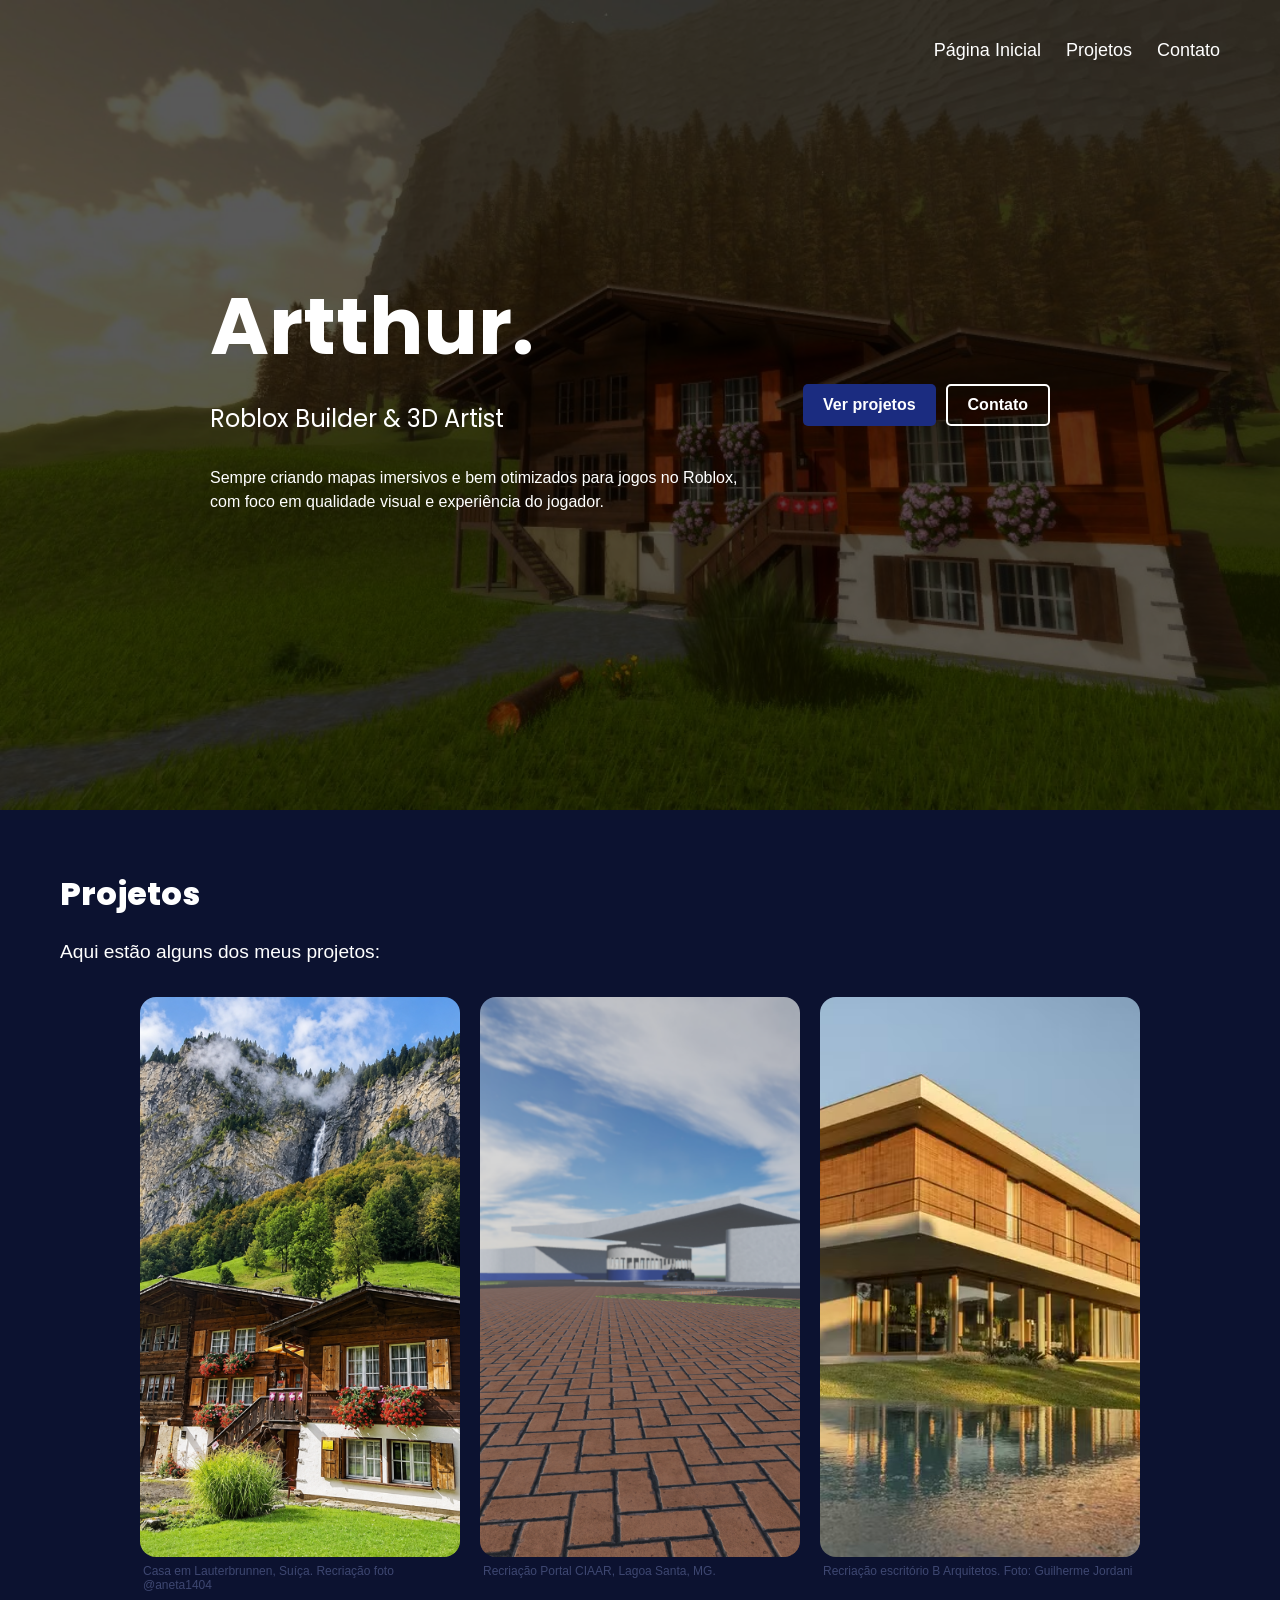
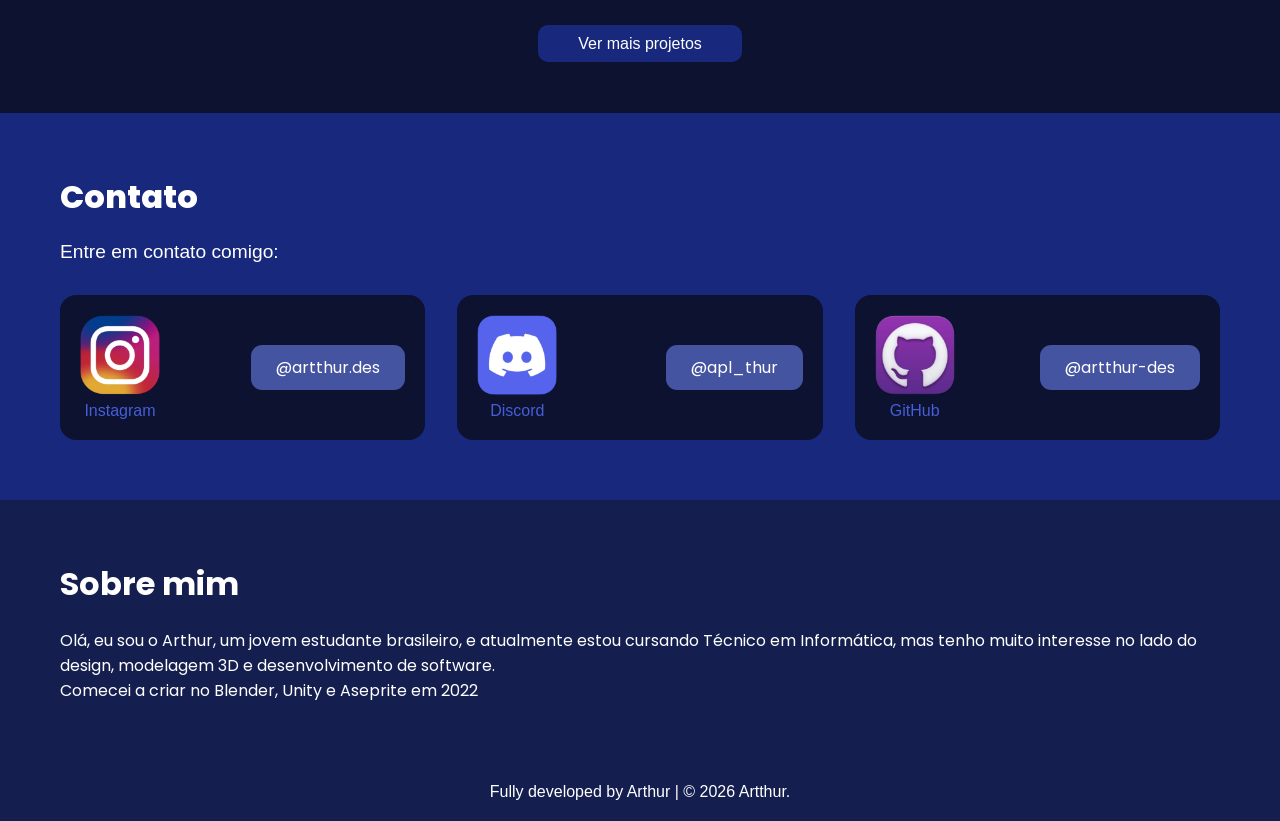
==== commit bc57ed7c: "Início da criação da seção sobre mim na página inicial" ====
--- a/index.html
+++ b/index.html
@@ -15,7 +15,7 @@
             <nav>
                 <a href="#home">Página Inicial</a>
                 <a href="projectspg-arthur.html">Projetos</a>
-                <a href="#contact">Contato</a>
+                <a href="pagina-wip.html">Contato</a>
             </nav>
         </header>
         
@@ -86,30 +86,42 @@
                     <div class="contact-cards">
                         <div class="contact-block">
                             <figure class="logo-n-name">
-                            <img src="Images/logo-instagram-patterned.webp" alt="Logo Instagram">
-                            <figcaption>Instagram</figcaption>
+                                <img src="Images/logo-instagram-patterned.webp" alt="Logo Instagram">
+                                <figcaption>Instagram</figcaption>
                             </figure>
                             <a href="https://www.instagram.com/artthur.des" target="_blank">@artthur.des</a>
                         </div>
 
                         <div class="contact-block">
                             <figure class="logo-n-name">
-                            <img src="Images/logo-discord-patterned.webp" alt="Logo Discord">
-                            <figcaption>Discord</figcaption>
+                                <img src="Images/logo-discord-patterned.webp" alt="Logo Discord">
+                                <figcaption>Discord</figcaption>
                             </figure>
                             <a href="https://www.discord.com" target="_blank">@apl_thur</a>
                         </div>
 
                         <div class="contact-block">
                             <figure class="logo-n-name">
-                            <img src="Images/logo-github-patterned.webp" alt="Logo GitHub">
-                            <figcaption>GitHub</figcaption>
+                                <img src="Images/logo-github-patterned.webp" alt="Logo GitHub">
+                                <figcaption>GitHub</figcaption>
                             </figure>
                             <a href="https://github.com/artthur-des" target="_blank">@artthur-des</a>
                         </div>
                     </div>
                 </div>
                 
+            </section>
+
+            <section id="about-me" class="about-me">
+
+                <div class="abtme-content">
+                    <div class="abtme-text">
+                        <h2>Sobre mim</h2>
+                        <p>Olá, eu sou o Arthur, um jovem estudante brasileiro, e atualmente estou cursando Técnico em Informática, mas tenho muito interesse no lado do design, modelagem 3D e desenvolvimento de software.</p>
+                        <p>Comecei a criar no Blender, Unity e Aseprite em 2022</p>
+                    </div>
+                </div>
+
             </section>
         </main>
 
--- a/CSSs/homepg-arthur.css
+++ b/CSSs/homepg-arthur.css
@@ -90,7 +90,7 @@
 }
 
 .projects {
-    padding: 60px 60px;
+    padding: 60px;
     color: white;
     background-color: #0c1230;
 }
@@ -133,14 +133,14 @@
 }
 
 .see-more-btn {
+    width: fit-content;
+    margin:40px auto 0;
+}
+
+.see-more-btn a {
     background-color: #18297D;
     border-radius: 10px;
     padding: 10px 40px;
-    width: fit-content;
-    margin:20px auto 0;
-}
-
-.see-more-btn a {
     color: white;
     text-decoration: none;
 }
@@ -206,4 +206,15 @@
     color: white;
     white-space: nowrap;
     margin-left: 20px;
+}
+
+.about-me {
+    padding: 60px;
+    color: white;
+    font-family: 'Poppins', sans-serif;
+}
+
+.about-me h2 {
+    font-size: 2rem;
+    margin-bottom: 20px;
 }
